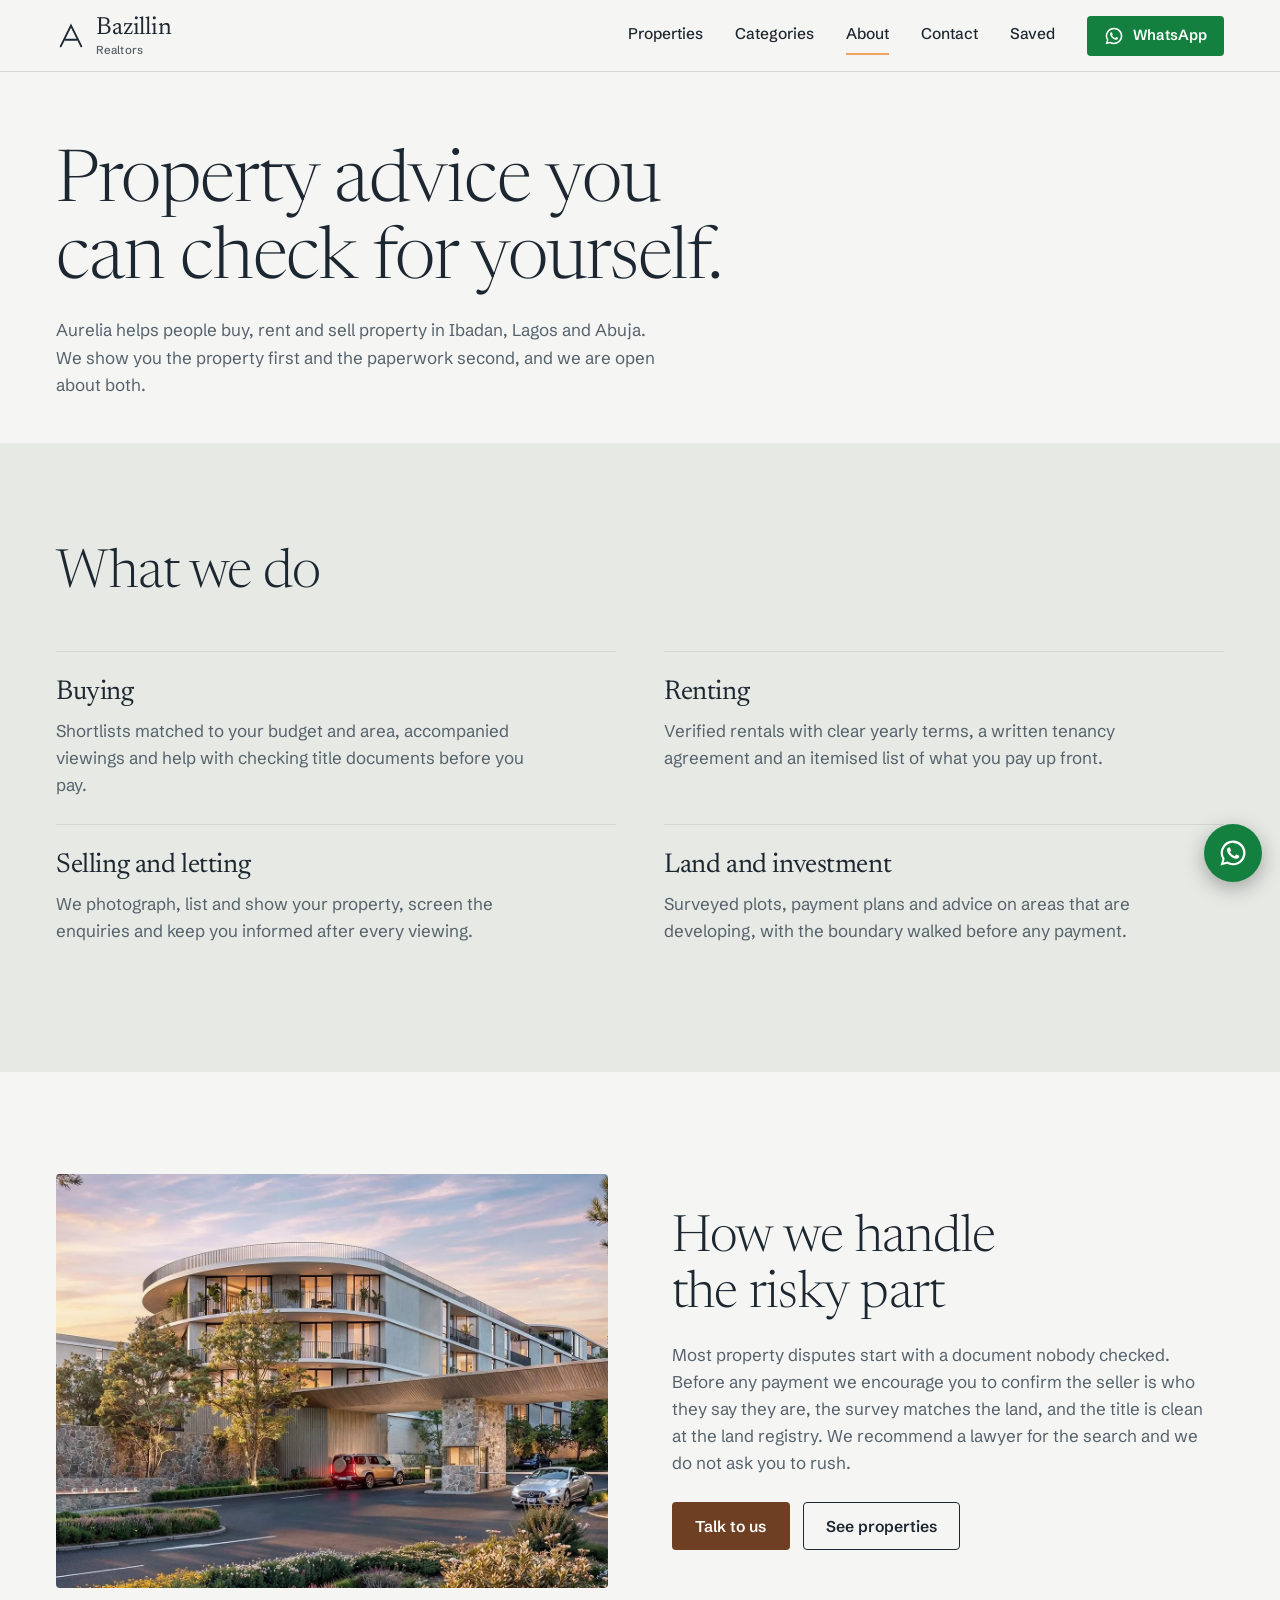
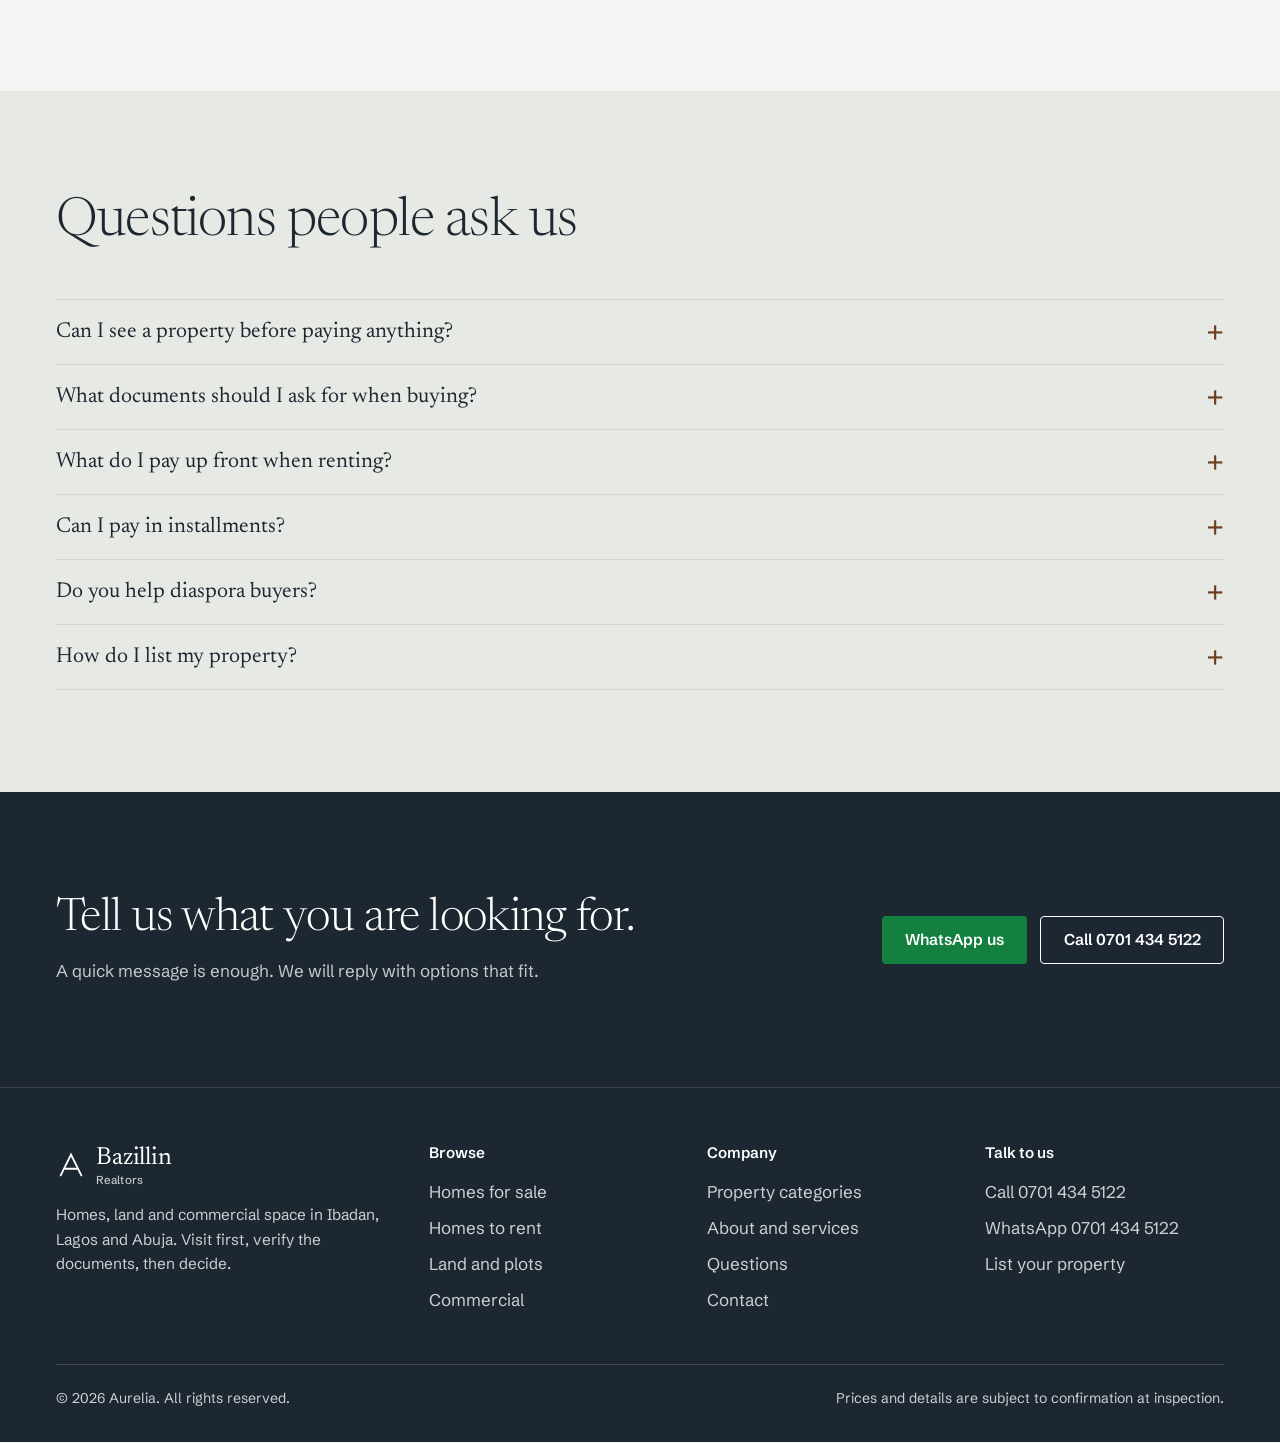
==== bazillin-realtors/about.html @ 6eb2f32e "add" ====
<!doctype html>
<html lang="en">
<head>
<meta charset="utf-8">
<meta name="viewport" content="width=device-width, initial-scale=1">
<title>About and services | Aurelia</title>
<meta name="description" content="How Aurelia helps you buy, rent, sell and invest in property safely in Ibadan, Lagos and Abuja.">
<meta name="theme-color" content="#1d2731">
<meta property="og:title" content="About and services | Aurelia"><meta property="og:description" content="How Aurelia helps you buy, rent, sell and invest in property safely in Ibadan, Lagos and Abuja."><meta property="og:type" content="website">
<link rel="icon" href="assets/favicon.svg" type="image/svg+xml">
<link rel="preconnect" href="https://fonts.googleapis.com"><link rel="preconnect" href="https://fonts.gstatic.com" crossorigin><link href="https://fonts.googleapis.com/css2?family=Newsreader:opsz,wght@6..72,300;6..72,400;6..72,500&family=Schibsted+Grotesk:wght@400;500;600;700&display=swap" rel="stylesheet">
<link rel="stylesheet" href="css/styles.css">
<script>document.documentElement.className+=' js'</script>
</head>
<body>
<a class="skip" href="#main">Skip to content</a>
<header class="site-header">
  <div class="wrap head-in">
    <a class="logo" href="index.html" aria-label="Aurelia home"><svg viewBox="0 0 32 32" aria-hidden="true"><path d="M5 27 16 5l11 22"/><path d="M10 20h12"/></svg><span><b>Bazillin</b><small>Realtors</small></span></a>
    <button class="menu-btn" type="button" aria-expanded="false" aria-controls="site-nav" aria-label="Menu"><span></span></button>
    <nav class="nav" id="site-nav" aria-label="Main">
      <a href="properties.html">Properties</a>
      <a href="categories.html">Categories</a>
      <a href="about.html" aria-current="page">About</a>
      <a href="contact.html">Contact</a>
      <a href="properties.html?saved=1">Saved<span class="count" data-saved-count hidden>0</span></a>
      <a class="btn btn--wa btn--sm" data-wa="Hello Aurelia, I would like to enquire about a property." href="#"><svg viewBox="0 0 24 24" aria-hidden="true"><path fill="currentColor" stroke="none" d="M12.04 2a9.9 9.9 0 0 0-8.5 14.9L2 22l5.27-1.38A9.93 9.93 0 1 0 12.04 2Zm0 18.1a8.1 8.1 0 0 1-4.13-1.13l-.3-.18-3.13.82.84-3.05-.2-.31a8.1 8.1 0 1 1 6.92 3.85Zm4.45-6.06c-.24-.12-1.44-.71-1.66-.79-.22-.08-.38-.12-.54.12-.16.24-.62.79-.76.95-.14.16-.28.18-.52.06a6.6 6.6 0 0 1-1.94-1.2 7.3 7.3 0 0 1-1.34-1.67c-.14-.24-.01-.37.1-.49.11-.11.24-.28.36-.42.12-.14.16-.24.24-.4.08-.16.04-.3-.02-.42-.06-.12-.54-1.3-.74-1.78-.19-.46-.39-.4-.54-.41h-.46c-.16 0-.42.06-.64.3-.22.24-.84.82-.84 2s.86 2.32.98 2.48c.12.16 1.69 2.58 4.1 3.62.57.25 1.02.4 1.37.5.58.18 1.1.16 1.51.1.46-.07 1.44-.59 1.64-1.16.2-.57.2-1.06.14-1.16-.06-.1-.22-.16-.46-.28Z"/></svg>WhatsApp</a>
    </nav>
  </div>
</header>
<main id="main" class="inner">
<div class="wrap page-head"><h1>Property advice you can check for yourself.</h1><p>Aurelia helps people buy, rent and sell property in Ibadan, Lagos and Abuja. We show you the property first and the paperwork second, and we are open about both.</p></div>

<section class="section section--stone"><div class="wrap">
  <div class="sec-head"><h2>What we do</h2></div>
  <div class="svc">
    <div><h3>Buying</h3><p>Shortlists matched to your budget and area, accompanied viewings and help with checking title documents before you pay.</p></div>
    <div><h3>Renting</h3><p>Verified rentals with clear yearly terms, a written tenancy agreement and an itemised list of what you pay up front.</p></div>
    <div><h3>Selling and letting</h3><p>We photograph, list and show your property, screen the enquiries and keep you informed after every viewing.</p></div>
    <div><h3>Land and investment</h3><p>Surveyed plots, payment plans and advice on areas that are developing, with the boundary walked before any payment.</p></div>
  </div>
</div></section>

<section class="section"><div class="wrap split">
  <div class="art-box"><img src="assets/img/exterior.webp" alt="Aurelia Residences at dusk" loading="lazy"></div>
  <div><h2>How we handle the risky part</h2><p>Most property disputes start with a document nobody checked. Before any payment we encourage you to confirm the seller is who they say they are, the survey matches the land, and the title is clean at the land registry. We recommend a lawyer for the search and we do not ask you to rush.</p>
  <div class="row"><a class="btn" href="contact.html">Talk to us</a><a class="btn btn--ghost" href="properties.html">See properties</a></div></div>
</div></section>

<section class="section section--stone" id="faq"><div class="wrap">
  <div class="sec-head"><h2>Questions people ask us</h2></div>
  <div class="faq">
    <details><summary>Can I see a property before paying anything?</summary><p>Yes. We arrange the viewing first. Payment is only discussed after you have seen the property and the documents.</p></details>
    <details><summary>What documents should I ask for when buying?</summary><p>Ask for the title document (such as a Certificate of Occupancy or Governor’s consent), the registered survey plan and the deed of assignment. Have a lawyer run a search at the land registry before you pay.</p></details>
    <details><summary>What do I pay up front when renting?</summary><p>Usually the yearly rent plus agency and legal fees. The exact amounts differ by landlord and city, so we give you an itemised list before you commit.</p></details>
    <details><summary>Can I pay in installments?</summary><p>Some sellers and developers offer payment plans, especially on land and new builds. Ask us about the listing you like and we will confirm the terms in writing.</p></details>
    <details><summary>Do you help diaspora buyers?</summary><p>Yes. We can do video viewings on WhatsApp, share documents for your lawyer to review and update you at each step.</p></details>
    <details><summary>How do I list my property?</summary><p>Send the location, photos, size, documents and asking price on WhatsApp. We will confirm the details with you and publish the listing.</p></details>
  </div>
</div></section>

<section class="section section--dark"><div class="wrap"><div class="cta">
  <div><h2>Tell us what you are looking for.</h2><p>A quick message is enough. We will reply with options that fit.</p></div>
  <div class="row"><a class="btn btn--wa" data-wa="Hello Aurelia, I would like to enquire about a property." href="#">WhatsApp us</a><a class="btn btn--ghost" href="tel:+2347014345122">Call 0701 434 5122</a></div>
</div></div></section>
</main>
<footer class="site-footer">
  <div class="wrap">
    <div class="foot">
      <div>
        <a class="logo" href="index.html"><svg viewBox="0 0 32 32" aria-hidden="true"><path d="M5 27 16 5l11 22"/><path d="M10 20h12"/></svg><span><b>Bazillin</b><small>Realtors</small></span></a>
        <p>Homes, land and commercial space in Ibadan, Lagos and Abuja. Visit first, verify the documents, then decide.</p>
      </div>
      <div><h4>Browse</h4><ul>
        <li><a href="properties.html?status=sale">Homes for sale</a></li>
        <li><a href="properties.html?status=rent">Homes to rent</a></li>
        <li><a href="properties.html?cat=land">Land and plots</a></li>
        <li><a href="properties.html?cat=commercial">Commercial</a></li></ul></div>
      <div><h4>Company</h4><ul>
        <li><a href="categories.html">Property categories</a></li>
        <li><a href="about.html">About and services</a></li>
        <li><a href="about.html#faq">Questions</a></li>
        <li><a href="contact.html">Contact</a></li></ul></div>
      <div><h4>Talk to us</h4><ul>
        <li><a href="tel:+2347014345122">Call 0701 434 5122</a></li>
        <li><a data-wa="Hello Aurelia, I would like to enquire about a property." href="#">WhatsApp 0701 434 5122</a></li>
        <li><a data-wa="Hello, I want to list my property with Aurelia." href="#">List your property</a></li></ul></div>
    </div>
    <div class="legal"><span>&copy; <span id="year">2026</span> Aurelia. All rights reserved.</span><span>Prices and details are subject to confirmation at inspection.</span></div>
  </div>
</footer>
<a class="wa-float" data-wa="Hello Aurelia, I would like to enquire about a property." href="#" aria-label="Chat with us on WhatsApp"><svg viewBox="0 0 24 24" aria-hidden="true"><path fill="currentColor" d="M12.04 2a9.9 9.9 0 0 0-8.5 14.9L2 22l5.27-1.38A9.93 9.93 0 1 0 12.04 2Zm0 18.1a8.1 8.1 0 0 1-4.13-1.13l-.3-.18-3.13.82.84-3.05-.2-.31a8.1 8.1 0 1 1 6.92 3.85Zm4.45-6.06c-.24-.12-1.44-.71-1.66-.79-.22-.08-.38-.12-.54.12-.16.24-.62.79-.76.95-.14.16-.28.18-.52.06a6.6 6.6 0 0 1-1.94-1.2 7.3 7.3 0 0 1-1.34-1.67c-.14-.24-.01-.37.1-.49.11-.11.24-.28.36-.42.12-.14.16-.24.24-.4.08-.16.04-.3-.02-.42-.06-.12-.54-1.3-.74-1.78-.19-.46-.39-.4-.54-.41h-.46c-.16 0-.42.06-.64.3-.22.24-.84.82-.84 2s.86 2.32.98 2.48c.12.16 1.69 2.58 4.1 3.62.57.25 1.02.4 1.37.5.58.18 1.1.16 1.51.1.46-.07 1.44-.59 1.64-1.16.2-.57.2-1.06.14-1.16-.06-.1-.22-.16-.46-.28Z"/></svg></a>
<div class="sr" id="live" aria-live="polite"></div>
<script src="js/data.js"></script><script src="js/art.js"></script><script src="js/main.js"></script>
</body>
</html>
---- bazillin-realtors/css/styles.css ----
/* ==========================================================================
   Bazillin Realtors
   Palette is taken from the walkthrough itself: dusk slate, walnut door,
   pale stone, brass fittings, and the orange glow of lit windows.
   ========================================================================== */
:root {
  --paper: #f5f6f3;
  --stone: #e6e9e4;
  --line: #d2d7d0;
  --ink: #1d2731;
  --ink-2: #2a3846;
  --muted: #55616b;
  --walnut: #6e3f22;
  --walnut-d: #552f18;
  --brass: #c9a56b;
  --glow: #f0a35e;
  --wa: #14803f;
  --wa-d: #0f6a33;

  --serif: 'Newsreader', 'Iowan Old Style', Georgia, 'Times New Roman', serif;
  --sans: 'Schibsted Grotesk', system-ui, -apple-system, 'Segoe UI', Roboto, Helvetica, Arial, sans-serif;

  --gut: clamp(20px, 5vw, 56px);
  --max: 1240px;
  --head: 72px;
  --r: 4px;
}

*, *::before, *::after { box-sizing: border-box; }
html { scroll-behavior: auto; -webkit-text-size-adjust: 100%; }
body { margin: 0; background: var(--paper); color: var(--ink); font: 400 1.0625rem/1.6 var(--sans); -webkit-font-smoothing: antialiased; }
img, svg, canvas { display: block; max-width: 100%; }
a { color: inherit; }
button, input, select, textarea { font: inherit; color: inherit; }
button { cursor: pointer; }
h1, h2, h3, h4 { font-family: var(--serif); font-weight: 400; letter-spacing: -0.015em; line-height: 1.08; margin: 0; }
p { margin: 0; }
ul, ol { margin: 0; padding: 0; list-style: none; }
:focus-visible { outline: 3px solid var(--glow); outline-offset: 3px; border-radius: 2px; }
.sr { position: absolute; width: 1px; height: 1px; overflow: hidden; clip: rect(0 0 0 0); white-space: nowrap; }
.skip { position: absolute; left: 12px; top: -60px; z-index: 100; background: var(--ink); color: #fff; padding: 10px 16px; border-radius: var(--r); }
.skip:focus { top: 12px; }
.wrap { width: min(100% - 2 * var(--gut), var(--max)); margin-inline: auto; }
.art { width: 100%; height: 100%; }
[hidden] { display: none !important; }

/* ---------- buttons ---------- */
.btn { display: inline-flex; align-items: center; justify-content: center; gap: .55rem; min-height: 48px; padding: 0 1.4rem; border: 1px solid transparent; border-radius: var(--r); background: var(--walnut); color: #fff; font-weight: 600; font-size: .98rem; text-decoration: none; transition: background .2s, border-color .2s, color .2s; white-space: nowrap; }
.btn:hover { background: var(--walnut-d); }
.btn svg { width: 20px; height: 20px; fill: none; stroke: currentColor; stroke-width: 1.7; stroke-linecap: round; stroke-linejoin: round; flex: none; }
.btn--wa { background: var(--wa); }
.btn--wa:hover { background: var(--wa-d); }
.btn--ghost { background: transparent; color: inherit; border-color: currentColor; }
.btn--ghost:hover { background: rgba(127, 127, 127, .14); }
.btn--light { background: #fff; color: var(--ink); }
.btn--light:hover { background: var(--stone); }
.btn--sm { min-height: 40px; padding: 0 1rem; font-size: .92rem; }
.btn--block { width: 100%; }

/* ---------- header ---------- */
.site-header { position: fixed; inset: 0 0 auto; height: var(--head); z-index: 50; color: var(--ink); background: rgba(245, 246, 243, .94); backdrop-filter: blur(10px); -webkit-backdrop-filter: blur(10px); border-bottom: 1px solid var(--line); transition: background .25s, color .25s, border-color .25s; }
.site-header[data-over-hero]:not(.is-solid) { color: #fff; background: linear-gradient(rgba(18, 24, 31, .6), rgba(18, 24, 31, 0)); border-color: transparent; backdrop-filter: none; -webkit-backdrop-filter: none; }
.head-in { height: 100%; display: flex; align-items: center; justify-content: space-between; gap: 1.5rem; }
.logo { display: inline-flex; align-items: center; gap: .65rem; text-decoration: none; }
.logo svg { width: 30px; height: 30px; fill: none; stroke: currentColor; stroke-width: 2; stroke-linecap: round; }
.logo b { font: 400 1.55rem/1 var(--serif); letter-spacing: -.01em; }
.logo small { display: block; font: 500 .72rem/1 var(--sans); letter-spacing: .02em; opacity: .75; margin-top: 3px; }
.nav { display: flex; align-items: center; gap: 2rem; }
.nav a:not(.btn) { text-decoration: none; font-weight: 500; font-size: .97rem; padding: 6px 0; border-bottom: 2px solid transparent; }
.nav a:not(.btn):hover, .nav a[aria-current="page"] { border-color: var(--glow); }
.nav .count { display: inline-grid; place-items: center; min-width: 20px; height: 20px; padding: 0 6px; margin-left: 6px; border-radius: 999px; background: var(--walnut); color: #fff; font-size: .75rem; font-weight: 700; }
.menu-btn { display: none; width: 46px; height: 46px; border: 0; background: none; color: inherit; border-radius: var(--r); }
.menu-btn span, .menu-btn span::before, .menu-btn span::after { display: block; width: 24px; height: 2px; background: currentColor; position: relative; margin: auto; transition: transform .25s, background .25s; }
.menu-btn span::before, .menu-btn span::after { content: ''; position: absolute; left: 0; }
.menu-btn span::before { top: -7px; } .menu-btn span::after { top: 7px; }
.menu-open .menu-btn span { background: transparent; }
.menu-open .menu-btn span::before { transform: translateY(7px) rotate(45deg); }
.menu-open .menu-btn span::after { transform: translateY(-7px) rotate(-45deg); }

@media (max-width: 960px) {
  .menu-btn { display: block; }
  .nav { position: fixed; inset: var(--head) 0 0 0; flex-direction: column; align-items: stretch; justify-content: flex-start; gap: 0; padding: 1rem var(--gut) 2rem; background: var(--paper); color: var(--ink); overflow-y: auto; transform: translateY(-8px); opacity: 0; visibility: hidden; transition: opacity .2s, transform .2s, visibility .2s; }
  .menu-open .nav { opacity: 1; transform: none; visibility: visible; }
  .menu-open { overflow: hidden; }
  .nav a:not(.btn) { font: 400 1.9rem/1 var(--serif); padding: 1.1rem 0; border-bottom: 1px solid var(--line); }
  .nav .btn { margin-top: 1rem; min-height: 54px; }
}

/* ---------- floating whatsapp ---------- */
.wa-float { position: fixed; right: 18px; bottom: 18px; z-index: 40; width: 58px; height: 58px; display: grid; place-items: center; border-radius: 50%; background: var(--wa); color: #fff; box-shadow: 0 6px 20px rgba(0, 0, 0, .3); transition: transform .2s; }
.wa-float:hover { transform: scale(1.06); }
.wa-float svg { width: 30px; height: 30px; }

/* ---------- hero walkthrough ---------- */
.walk { position: relative; background: var(--ink); }
.js .walk { height: 720vh; height: 720svh; }
.walk-stage { position: sticky; top: 0; height: 100vh; height: 100svh; overflow: hidden; background: var(--ink); color: #fff; }
.walk-canvas, .walk-poster { position: absolute; inset: 0; width: 100%; height: 100%; object-fit: cover; }
.walk-canvas { opacity: 0; transition: opacity .5s; }
.walk-canvas.is-ready { opacity: 1; }
.walk-poster { transition: opacity .5s; }
.walk-poster.is-off { opacity: 0; }
.walk-shade { position: absolute; inset: 0; pointer-events: none; background:
  linear-gradient(90deg, rgba(18, 24, 31, .78) 0%, rgba(18, 24, 31, .42) 36%, rgba(18, 24, 31, 0) 64%),
  linear-gradient(0deg, rgba(18, 24, 31, .7) 0%, rgba(18, 24, 31, 0) 30%),
  linear-gradient(180deg, rgba(18, 24, 31, .5) 0%, rgba(18, 24, 31, 0) 22%); }
.walk-copy { position: absolute; left: var(--gut); right: var(--gut); bottom: clamp(88px, 15vh, 160px); max-width: var(--max); margin-inline: auto; height: 0; }
.chap { position: absolute; left: 0; bottom: 0; width: min(100%, 40rem); opacity: 0; transform: translateY(18px); transition: opacity .55s ease, transform .55s ease; pointer-events: none; }
.chap.is-on { opacity: 1; transform: none; pointer-events: auto; }
.chap-room { display: block; font-weight: 600; font-size: .98rem; color: var(--brass); margin-bottom: .9rem; }
.chap h1, .chap h2 { font-size: clamp(2.5rem, 6.4vw, 5.4rem); line-height: .98; letter-spacing: -.025em; font-weight: 300; text-wrap: balance; }
.chap p { margin-top: 1.2rem; max-width: 30rem; font-size: clamp(1.02rem, 1.5vw, 1.2rem); color: rgba(255, 255, 255, .88); text-wrap: pretty; }
.chap .row { display: flex; flex-wrap: wrap; gap: .8rem; margin-top: 1.7rem; }
.rail { position: absolute; right: var(--gut); top: 50%; height: min(54vh, 460px); transform: translateY(-50%); width: 190px; }
.rail-line { position: absolute; right: 4px; top: 0; bottom: 0; width: 1px; background: rgba(255, 255, 255, .35); }
.rail-fill { position: absolute; right: 4px; top: 0; bottom: 0; width: 2px; margin-right: -.5px; background: var(--glow); transform-origin: top; transform: scaleY(0); }
.rail li { position: absolute; right: 0; transform: translateY(-50%); }
.rail button { display: flex; align-items: center; gap: .9rem; border: 0; background: none; color: rgba(255, 255, 255, .62); font-size: .88rem; font-weight: 500; padding: 6px 0; text-shadow: 0 1px 8px rgba(0, 0, 0, .5); }
.rail button::after { content: ''; width: 9px; height: 9px; border-radius: 50%; background: var(--ink); border: 1.5px solid rgba(255, 255, 255, .7); transition: background .25s, border-color .25s, transform .25s; }
.rail li.is-past button::after { background: var(--glow); border-color: var(--glow); }
.rail li.is-on button { color: #fff; }
.rail li.is-on button::after { background: var(--glow); border-color: #fff; transform: scale(1.35); }
.rail button:hover { color: #fff; }
.walk-foot { position: absolute; left: var(--gut); right: var(--gut); bottom: 22px; display: flex; justify-content: space-between; gap: 1rem; font-size: .88rem; color: rgba(255, 255, 255, .8); max-width: var(--max); margin-inline: auto; }
.walk-foot a { color: #fff; }
.cue { display: inline-flex; align-items: center; gap: .7rem; }
.cue::before { content: ''; width: 1px; height: 26px; background: linear-gradient(var(--glow), transparent); animation: cue 1.8s ease-in-out infinite; }
@keyframes cue { 0% { transform: scaleY(0); transform-origin: top; } 50% { transform: scaleY(1); transform-origin: top; } 51% { transform-origin: bottom; } 100% { transform: scaleY(0); transform-origin: bottom; } }
.noscript-note { padding: 2rem var(--gut); }

@media (max-width: 800px) {
  .rail { width: 24px; height: 40vh; right: 14px; }
  .rail button { font-size: 0; gap: 0; padding: 10px; margin-right: -10px; }
  .walk-shade { background: linear-gradient(0deg, rgba(18, 24, 31, .88) 0%, rgba(18, 24, 31, .5) 44%, rgba(18, 24, 31, 0) 72%), linear-gradient(180deg, rgba(18, 24, 31, .55) 0%, rgba(18, 24, 31, 0) 20%); }
  .walk-copy { right: 58px; bottom: 92px; }
  .chap h1, .chap h2 { font-size: clamp(2.3rem, 11vw, 3.3rem); }
}

/* ---------- finder (search) ---------- */
.finder-band { background: var(--ink); color: #fff; padding: clamp(3rem, 7vw, 5.5rem) 0; }
.finder-band h2 { font-size: clamp(2rem, 4.4vw, 3.6rem); font-weight: 300; max-width: 22ch; text-wrap: balance; }
.finder-band .lead { margin-top: 1rem; color: rgba(255, 255, 255, .75); max-width: 40rem; }
.finder { margin-top: 2.2rem; display: grid; grid-template-columns: auto repeat(3, minmax(0, 1fr)) auto; gap: 12px; align-items: end; }
.seg { display: inline-flex; padding: 4px; border-radius: var(--r); background: rgba(255, 255, 255, .1); }
.seg label { cursor: pointer; }
.seg input { position: absolute; opacity: 0; pointer-events: none; }
.seg span { display: block; padding: 11px 20px; border-radius: 3px; font-weight: 600; font-size: .95rem; color: rgba(255, 255, 255, .8); }
.seg input:checked + span { background: #fff; color: var(--ink); }
.seg input:focus-visible + span { outline: 3px solid var(--glow); outline-offset: 2px; }
.field { display: grid; gap: 6px; }
.field > span { font-size: .85rem; font-weight: 600; }
.finder .field > span { color: rgba(255, 255, 255, .75); }
.input, .field select, .field input, .field textarea { width: 100%; min-height: 50px; padding: 0 14px; border: 1px solid var(--line); border-radius: var(--r); background: #fff; color: var(--ink); }
.field textarea { padding: 12px 14px; min-height: 130px; resize: vertical; }
.field select { appearance: none; background-image: url("data:image/svg+xml,%3Csvg xmlns='http://www.w3.org/2000/svg' width='12' height='8' fill='none' stroke='%231d2731' stroke-width='1.8' stroke-linecap='round' stroke-linejoin='round'%3E%3Cpath d='m1 1 5 5 5-5'/%3E%3C/svg%3E"); background-repeat: no-repeat; background-position: right 14px center; padding-right: 36px; }
.field .err { color: #a3281f; font-size: .85rem; min-height: 0; }
.field input[aria-invalid="true"], .field textarea[aria-invalid="true"] { border-color: #a3281f; }
@media (max-width: 960px) { .finder { grid-template-columns: 1fr 1fr; } .finder .seg, .finder .btn { grid-column: 1 / -1; } .seg { display: flex; } .seg label { flex: 1; } .seg span { text-align: center; } }
@media (max-width: 520px) { .finder { grid-template-columns: 1fr; } }

/* ---------- sections ---------- */
.section { padding: clamp(3.5rem, 8vw, 6.5rem) 0; }
.section--stone { background: var(--stone); }
.section--dark { background: var(--ink); color: #fff; }
.sec-head { display: flex; justify-content: space-between; align-items: end; gap: 2rem; margin-bottom: clamp(1.8rem, 4vw, 3rem); flex-wrap: wrap; }
.sec-head h2 { font-size: clamp(2rem, 4.2vw, 3.4rem); font-weight: 300; max-width: 20ch; text-wrap: balance; }
.sec-head p { color: var(--muted); max-width: 28rem; }
.section--dark .sec-head p { color: rgba(255, 255, 255, .7); }
.link { display: inline-flex; align-items: center; gap: .4rem; font-weight: 600; text-decoration: none; border-bottom: 2px solid var(--glow); padding-bottom: 2px; }
.link:hover { border-color: currentColor; }

/* ---------- cards ---------- */
.card { position: relative; display: flex; flex-direction: column; }
.card-media { position: relative; display: block; overflow: hidden; aspect-ratio: 4 / 3; border-radius: var(--r); background: var(--stone); }
.card-media img, .card-media .art { width: 100%; height: 100%; object-fit: cover; }
.card--large .card-media { aspect-ratio: 3 / 2; }
.card--fill .card-media { aspect-ratio: auto; flex: 1; min-height: 260px; }
.badge { position: absolute; left: 12px; top: 12px; padding: 5px 11px; border-radius: 999px; background: rgba(255, 255, 255, .94); color: var(--ink); font-size: .8rem; font-weight: 700; }
.badge--rent { background: var(--ink); color: #fff; }
.save { position: absolute; right: 12px; top: 12px; z-index: 2; width: 42px; height: 42px; display: grid; place-items: center; border: 0; border-radius: 50%; background: rgba(255, 255, 255, .94); }
.save svg { width: 21px; height: 21px; fill: none; stroke: var(--ink); stroke-width: 1.8; stroke-linejoin: round; transition: fill .2s, stroke .2s; }
.save.is-on svg { fill: #c0392b; stroke: #c0392b; }
.card-body { padding-top: 1rem; }
.card-price { font: 400 1.7rem/1.1 var(--serif); letter-spacing: -.01em; }
.card-title { font: 600 1.02rem/1.35 var(--sans); letter-spacing: 0; margin-top: .45rem; }
.card-title a { text-decoration: none; }
.card-title a::after { content: ''; position: absolute; inset: 0; z-index: 1; }
.card-title a:hover { text-decoration: underline; text-underline-offset: 3px; }
.save { z-index: 3; }
.card-loc { color: var(--muted); font-size: .95rem; margin-top: .15rem; }
.facts { display: flex; flex-wrap: wrap; gap: .4rem 1.1rem; margin-top: .8rem; font-size: .92rem; color: var(--ink-2); }
.facts li { display: inline-flex; align-items: center; gap: .4rem; }
.facts svg { width: 18px; height: 18px; fill: none; stroke: currentColor; stroke-width: 1.6; stroke-linecap: round; stroke-linejoin: round; opacity: .8; }
.grid { display: grid; grid-template-columns: repeat(3, minmax(0, 1fr)); gap: 2.6rem 1.6rem; }
.grid--feat { grid-template-columns: repeat(3, minmax(0, 1fr)); }
.grid--feat .card:nth-child(1), .grid--feat .card:nth-child(4) { grid-column: span 2; }
@media (max-width: 1000px) { .grid, .grid--feat { grid-template-columns: repeat(2, minmax(0, 1fr)); } .grid--feat .card:nth-child(n) { grid-column: auto; } .grid--feat .card:nth-child(1) { grid-column: 1 / -1; } .card--fill .card-media { aspect-ratio: 4 / 3; flex: none; min-height: 0; } }
@media (max-width: 620px) { .grid, .grid--feat { grid-template-columns: 1fr; } }

/* ---------- category index ---------- */
.cats { border-bottom: 1px solid var(--line); }
.cat-row { display: grid; grid-template-columns: 148px minmax(0, 1fr) auto; gap: 1.6rem; align-items: center; padding: 1.2rem 0; border-top: 1px solid var(--line); text-decoration: none; }
.cat-thumb { aspect-ratio: 4 / 3; border-radius: var(--r); overflow: hidden; background: var(--stone); }
.cat-row h3 { font-size: clamp(1.5rem, 2.6vw, 2.1rem); font-weight: 400; }
.cat-row p { color: var(--muted); margin-top: .3rem; }
.cat-meta { text-align: right; font-size: .95rem; color: var(--ink-2); display: flex; align-items: center; gap: 1rem; }
.cat-meta b { display: block; font-weight: 600; }
.cat-meta svg { width: 22px; height: 22px; fill: none; stroke: currentColor; stroke-width: 1.8; stroke-linecap: round; stroke-linejoin: round; transition: transform .2s; }
.cat-row:hover h3 { text-decoration: underline; text-decoration-thickness: 1px; text-underline-offset: 6px; }
.cat-row:hover .cat-meta svg { transform: translateX(5px); }
@media (max-width: 720px) { .cat-row { grid-template-columns: 96px minmax(0, 1fr); gap: 1rem; } .cat-meta { grid-column: 1 / -1; justify-content: space-between; text-align: left; } .cat-meta svg { display: none; } }

/* ---------- steps ---------- */
.steps { display: grid; grid-template-columns: repeat(4, minmax(0, 1fr)); gap: 2rem; counter-reset: s; }
.step { border-top: 1px solid rgba(255, 255, 255, .3); padding-top: 1.2rem; counter-increment: s; }
.step::before { content: counter(s); display: block; font: 300 3.2rem/1 var(--serif); color: var(--brass); margin-bottom: 1rem; }
.step h3 { font: 600 1.15rem/1.3 var(--sans); letter-spacing: 0; }
.step p { margin-top: .6rem; color: rgba(255, 255, 255, .72); font-size: .98rem; }
@media (max-width: 960px) { .steps { grid-template-columns: repeat(2, minmax(0, 1fr)); } }
@media (max-width: 560px) { .steps { grid-template-columns: 1fr; } }

/* ---------- cities ---------- */
.cities { display: grid; grid-template-columns: repeat(3, minmax(0, 1fr)); gap: 2.4rem; }
.city { border-top: 2px solid var(--ink); padding-top: 1.2rem; }
.city h3 { font-size: 2.2rem; font-weight: 300; }
.city .n { color: var(--muted); margin-top: .3rem; }
.city ul { margin-top: 1rem; display: flex; flex-wrap: wrap; gap: .5rem; }
.city li a { display: inline-block; padding: 6px 13px; border: 1px solid var(--line); border-radius: 999px; font-size: .92rem; text-decoration: none; background: #fff; }
.city li a:hover { border-color: var(--ink); }
@media (max-width: 800px) { .cities { grid-template-columns: 1fr; } }

/* ---------- cta band ---------- */
.cta { display: grid; grid-template-columns: minmax(0, 1.3fr) auto; gap: 2rem; align-items: center; }
.cta h2 { font-size: clamp(1.9rem, 3.6vw, 3rem); font-weight: 300; max-width: 24ch; text-wrap: balance; }
.cta p { margin-top: .8rem; color: rgba(255, 255, 255, .75); max-width: 36rem; }
.cta .row { display: flex; flex-wrap: wrap; gap: .8rem; }
@media (max-width: 800px) { .cta { grid-template-columns: 1fr; } }

/* ---------- footer ---------- */
.site-footer { background: var(--ink); color: rgba(255, 255, 255, .78); padding: 3.5rem 0 2rem; border-top: 1px solid rgba(255, 255, 255, .12); }
.foot { display: grid; grid-template-columns: 1.4fr repeat(3, 1fr); gap: 2.4rem; }
.foot .logo { color: #fff; }
.foot h4 { font: 600 .95rem/1.2 var(--sans); letter-spacing: 0; color: #fff; margin-bottom: 1rem; }
.foot li { margin-bottom: .55rem; }
.foot a { text-decoration: none; }
.foot a:hover { color: #fff; text-decoration: underline; text-underline-offset: 3px; }
.foot p { margin-top: 1rem; max-width: 22rem; font-size: .96rem; }
.legal { margin-top: 2.6rem; padding-top: 1.4rem; border-top: 1px solid rgba(255, 255, 255, .14); font-size: .88rem; display: flex; justify-content: space-between; gap: 1rem; flex-wrap: wrap; }
@media (max-width: 860px) { .foot { grid-template-columns: 1fr 1fr; } .foot > :first-child { grid-column: 1 / -1; } }

/* ---------- inner pages ---------- */
.inner { padding-top: var(--head); }
.page-head { padding: clamp(2.6rem, 6vw, 4.6rem) 0 clamp(1.8rem, 4vw, 2.8rem); }
.page-head h1 { font-size: clamp(2.4rem, 5.6vw, 4.6rem); font-weight: 300; max-width: 18ch; text-wrap: balance; }
.page-head p { margin-top: 1rem; color: var(--muted); max-width: 38rem; }
.crumbs { font-size: .9rem; color: var(--muted); margin-bottom: 1.2rem; }
.crumbs a { text-decoration: none; }
.crumbs a:hover { text-decoration: underline; }
.crumbs span { margin: 0 .45rem; }

/* filters */
.filters { position: sticky; top: var(--head); z-index: 20; background: var(--paper); border-block: 1px solid var(--line); }
.f-in { padding: 14px 0; display: grid; grid-template-columns: auto repeat(4, minmax(0, 1fr)) minmax(0, 1.3fr); gap: 10px; align-items: end; }
.f-in .field > span { font-size: .78rem; color: var(--muted); }
.f-in .seg { background: var(--stone); }
.f-in .seg span { color: var(--ink-2); padding: 11px 16px; }
.f-in .seg input:checked + span { background: var(--ink); color: #fff; }
.f-toggle { display: none; }
.results-bar { display: flex; justify-content: space-between; align-items: center; gap: 1rem; padding: 1.4rem 0 1.6rem; flex-wrap: wrap; }
.results-bar b { font-weight: 600; }
.chips { display: flex; flex-wrap: wrap; gap: .5rem; }
.chip { display: inline-flex; align-items: center; gap: .5rem; padding: 6px 12px; border: 1px solid var(--line); border-radius: 999px; background: #fff; font-size: .9rem; }
.chip button { border: 0; background: none; padding: 0; line-height: 1; font-size: 1.1rem; color: var(--muted); }
.empty { padding: 4rem 0; max-width: 34rem; }
.empty h2 { font-size: 2rem; font-weight: 300; }
.empty p { margin: .8rem 0 1.4rem; color: var(--muted); }
@media (max-width: 1100px) { .f-in { grid-template-columns: repeat(3, minmax(0, 1fr)); } .f-in .seg { grid-column: 1 / -1; } .f-in .seg label { flex: 1; } .f-in .seg { display: flex; } .f-in .seg span { text-align: center; } }
@media (max-width: 720px) {
  .f-toggle { display: inline-flex; margin: 12px 0; width: 100%; }
  .f-in { display: none; grid-template-columns: 1fr 1fr; padding-top: 0; }
  .filters.is-open .f-in { display: grid; }
  .f-in .field:last-child { grid-column: 1 / -1; }
  .filters { position: static; }
}

/* cat details */
.cat-block { display: grid; grid-template-columns: minmax(0, 5fr) minmax(0, 6fr); gap: clamp(1.6rem, 4vw, 4rem); padding: clamp(2.4rem, 5vw, 4rem) 0; border-top: 1px solid var(--line); scroll-margin-top: calc(var(--head) + 8px); }
.cat-block:nth-of-type(even) .cat-art { order: 2; }
.cat-art { aspect-ratio: 4 / 3; border-radius: var(--r); overflow: hidden; align-self: start; background: var(--stone); position: sticky; top: calc(var(--head) + 20px); }
.cat-info h2 { font-size: clamp(2rem, 4vw, 3.2rem); font-weight: 300; }
.cat-info .short { color: var(--muted); margin-top: .5rem; }
.cat-info > p { margin-top: 1.2rem; max-width: 36rem; }
.cat-stats { display: flex; flex-wrap: wrap; gap: 1.2rem 2.4rem; margin: 1.6rem 0; padding: 1.1rem 0; border-block: 1px solid var(--line); }
.cat-stats div b { display: block; font: 400 1.5rem/1.1 var(--serif); }
.cat-stats div span { font-size: .88rem; color: var(--muted); }
.two { display: grid; grid-template-columns: 1fr 1fr; gap: 1.8rem; }
.two h3 { font: 600 1rem/1.3 var(--sans); letter-spacing: 0; margin-bottom: .6rem; }
.dots li { position: relative; padding-left: 1.2rem; margin-bottom: .45rem; font-size: .98rem; }
.dots li::before { content: ''; position: absolute; left: 0; top: .62em; width: 6px; height: 6px; border-radius: 50%; background: var(--glow); }
.cat-info .row { display: flex; flex-wrap: wrap; gap: .8rem; margin-top: 1.8rem; }
@media (max-width: 860px) { .cat-block { grid-template-columns: 1fr; } .cat-block:nth-of-type(even) .cat-art { order: 0; } .cat-art { position: static; } .two { grid-template-columns: 1fr; } }

/* property detail */
.pd-top { display: flex; justify-content: space-between; align-items: end; gap: 2rem; flex-wrap: wrap; padding: 1.4rem 0 1.6rem; }
.pd-top h1 { font-size: clamp(2rem, 4.4vw, 3.5rem); font-weight: 300; max-width: 22ch; text-wrap: balance; }
.pd-loc { display: flex; align-items: center; gap: .4rem; color: var(--muted); margin-top: .6rem; }
.pd-loc svg { width: 18px; height: 18px; fill: none; stroke: currentColor; stroke-width: 1.7; }
.pd-price { text-align: right; }
.pd-price b { display: block; font: 300 clamp(2rem, 4vw, 3rem)/1 var(--serif); }
.pd-price span { color: var(--muted); font-size: .92rem; }
.gallery { display: grid; gap: 10px; }
.g-main { position: relative; aspect-ratio: 16 / 9; border-radius: var(--r); overflow: hidden; background: var(--stone); }
.g-main img, .g-main .art { width: 100%; height: 100%; object-fit: cover; }
.g-nav { position: absolute; top: 50%; transform: translateY(-50%); width: 48px; height: 48px; border: 0; border-radius: 50%; background: rgba(255, 255, 255, .94); display: grid; place-items: center; }
.g-nav svg { width: 22px; height: 22px; fill: none; stroke: var(--ink); stroke-width: 2; stroke-linecap: round; stroke-linejoin: round; }
.g-nav.prev { left: 14px; } .g-nav.prev svg { transform: scaleX(-1); } .g-nav.next { right: 14px; }
.g-count { position: absolute; right: 14px; bottom: 14px; padding: 5px 12px; border-radius: 999px; background: rgba(18, 24, 31, .78); color: #fff; font-size: .85rem; }
.g-thumbs { display: grid; grid-auto-flow: column; grid-auto-columns: minmax(96px, 1fr); gap: 10px; overflow-x: auto; padding-bottom: 4px; }
.g-thumbs button { aspect-ratio: 4 / 3; border: 2px solid transparent; border-radius: var(--r); padding: 0; overflow: hidden; background: var(--stone); opacity: .65; }
.g-thumbs button img { width: 100%; height: 100%; object-fit: cover; }
.g-thumbs button[aria-current="true"] { border-color: var(--ink); opacity: 1; }
.pd-body { display: grid; grid-template-columns: minmax(0, 1fr) 380px; gap: clamp(2rem, 5vw, 4.5rem); padding: 2.6rem 0 4rem; align-items: start; }
.key { display: grid; grid-template-columns: repeat(auto-fit, minmax(120px, 1fr)); border-block: 1px solid var(--line); }
.key div { padding: 1.1rem 1rem 1.1rem 0; }
.key b { display: block; font: 400 1.7rem/1.1 var(--serif); }
.key span { color: var(--muted); font-size: .9rem; }
.blk { margin-top: 2.6rem; }
.blk h2 { font-size: 1.9rem; font-weight: 300; margin-bottom: 1rem; }
.blk p + p { margin-top: 1rem; }
.blk .prose p { max-width: 42rem; }
.feat { display: grid; grid-template-columns: 1fr 1fr; gap: .1rem 2rem; }
.feat li { padding: .6rem 0; border-bottom: 1px solid var(--line); position: relative; padding-left: 1.4rem; }
.feat li::before { content: ''; position: absolute; left: 0; top: 1.1em; width: 7px; height: 7px; border-radius: 50%; background: var(--glow); }
.dl { display: grid; grid-template-columns: 1fr 1fr; gap: 0 2rem; }
.dl div { display: flex; justify-content: space-between; gap: 1rem; padding: .7rem 0; border-bottom: 1px solid var(--line); }
.dl dt { color: var(--muted); } .dl dd { margin: 0; font-weight: 600; text-align: right; }
.side { position: sticky; top: calc(var(--head) + 18px); display: grid; gap: 1.2rem; }
.panel { background: #fff; border: 1px solid var(--line); border-radius: var(--r); padding: 1.4rem; }
.panel h3 { font: 600 1.1rem/1.3 var(--sans); letter-spacing: 0; margin-bottom: .3rem; }
.panel > p { color: var(--muted); font-size: .94rem; margin-bottom: 1rem; }
.panel .btn + .btn { margin-top: .6rem; }
.panel form { display: grid; gap: .8rem; }
.pair { display: grid; grid-template-columns: 1fr 1fr; gap: .7rem; }
.calc-out { margin-top: 1rem; padding: 1rem; background: var(--stone); border-radius: var(--r); }
.calc-out b { display: block; font: 400 1.9rem/1.1 var(--serif); }
.calc-out span { font-size: .88rem; color: var(--muted); }
.calc-out dl { margin: .8rem 0 0; display: grid; gap: .3rem; font-size: .92rem; }
.calc-out dl div { display: flex; justify-content: space-between; }
.calc-out dd { margin: 0; font-weight: 600; }
.share { display: flex; gap: .6rem; flex-wrap: wrap; }
.mini { margin-top: 3rem; }
@media (max-width: 1000px) { .pd-body { grid-template-columns: 1fr; } .side { position: static; } .pd-price { text-align: left; } }
@media (max-width: 560px) { .feat, .dl { grid-template-columns: 1fr; } .g-main { aspect-ratio: 4 / 3; } }

/* contact */
.contact-grid { display: grid; grid-template-columns: minmax(0, 5fr) minmax(0, 6fr); gap: clamp(2rem, 5vw, 5rem); padding-bottom: clamp(3rem, 7vw, 5rem); align-items: start; }
.ways { display: grid; gap: 1rem; }
.way { display: grid; grid-template-columns: 56px 1fr; gap: 1.1rem; align-items: center; padding: 1.3rem; border: 1px solid var(--line); border-radius: var(--r); background: #fff; text-decoration: none; }
.way:hover { border-color: var(--ink); }
.way .ic { width: 56px; height: 56px; display: grid; place-items: center; border-radius: 50%; background: var(--ink); color: #fff; }
.way .ic svg { width: 26px; height: 26px; fill: none; stroke: currentColor; stroke-width: 1.7; stroke-linecap: round; stroke-linejoin: round; }
.way--wa .ic { background: var(--wa); }
.way small { display: block; color: var(--muted); font-size: .9rem; }
.way b { display: block; font: 400 1.7rem/1.15 var(--serif); letter-spacing: -.01em; }
.note { margin-top: 1.4rem; padding-left: 1rem; border-left: 3px solid var(--glow); color: var(--muted); font-size: .96rem; }
.form { background: #fff; border: 1px solid var(--line); border-radius: var(--r); padding: clamp(1.4rem, 3vw, 2.2rem); display: grid; gap: 1rem; }
.form h2 { font-size: 1.9rem; font-weight: 300; }
.form .hint { color: var(--muted); font-size: .92rem; margin-top: -.4rem; }
.done { padding: 1rem; border-radius: var(--r); background: #e4f2e9; color: #0d4d27; font-weight: 500; }
@media (max-width: 860px) { .contact-grid { grid-template-columns: 1fr; } .pair { grid-template-columns: 1fr; } }

/* faq + about */
.faq details { border-top: 1px solid var(--line); padding: 1.1rem 0; }
.faq details:last-child { border-bottom: 1px solid var(--line); }
.faq summary { cursor: pointer; font: 400 1.35rem/1.3 var(--serif); list-style: none; display: flex; justify-content: space-between; gap: 1rem; }
.faq summary::-webkit-details-marker { display: none; }
.faq summary::after { content: '+'; font: 300 1.8rem/1 var(--sans); color: var(--walnut); }
.faq details[open] summary::after { content: '\2212'; }
.faq details p { margin-top: .8rem; color: var(--muted); max-width: 44rem; }
.svc { display: grid; grid-template-columns: repeat(2, minmax(0, 1fr)); gap: 0 3rem; }
.svc > div { padding: 1.6rem 0; border-top: 1px solid var(--line); }
.svc h3 { font-size: 1.7rem; font-weight: 400; }
.svc p { margin-top: .6rem; color: var(--muted); max-width: 30rem; }
@media (max-width: 760px) { .svc { grid-template-columns: 1fr; } }
.split { display: grid; grid-template-columns: minmax(0, 1fr) minmax(0, 1fr); gap: clamp(2rem, 5vw, 5rem); align-items: center; }
.split .art-box { aspect-ratio: 4 / 3; border-radius: var(--r); overflow: hidden; }
.split .art-box img { width: 100%; height: 100%; object-fit: cover; }
.split h2 { font-size: clamp(2rem, 4vw, 3.2rem); font-weight: 300; text-wrap: balance; }
.split p { margin-top: 1.1rem; color: var(--muted); max-width: 34rem; }
.split .row { display: flex; gap: .8rem; flex-wrap: wrap; margin-top: 1.6rem; }
@media (max-width: 800px) { .split { grid-template-columns: 1fr; } }

@media (prefers-reduced-motion: reduce) {
  *, *::before, *::after { animation: none !important; transition-duration: .01ms !important; }
}

.save-detail.is-on svg { fill: #c0392b; stroke: #c0392b; }

@media (max-width: 800px) { .walk-foot { padding-right: 72px; } .walk-foot > span:last-child { white-space: nowrap; } }
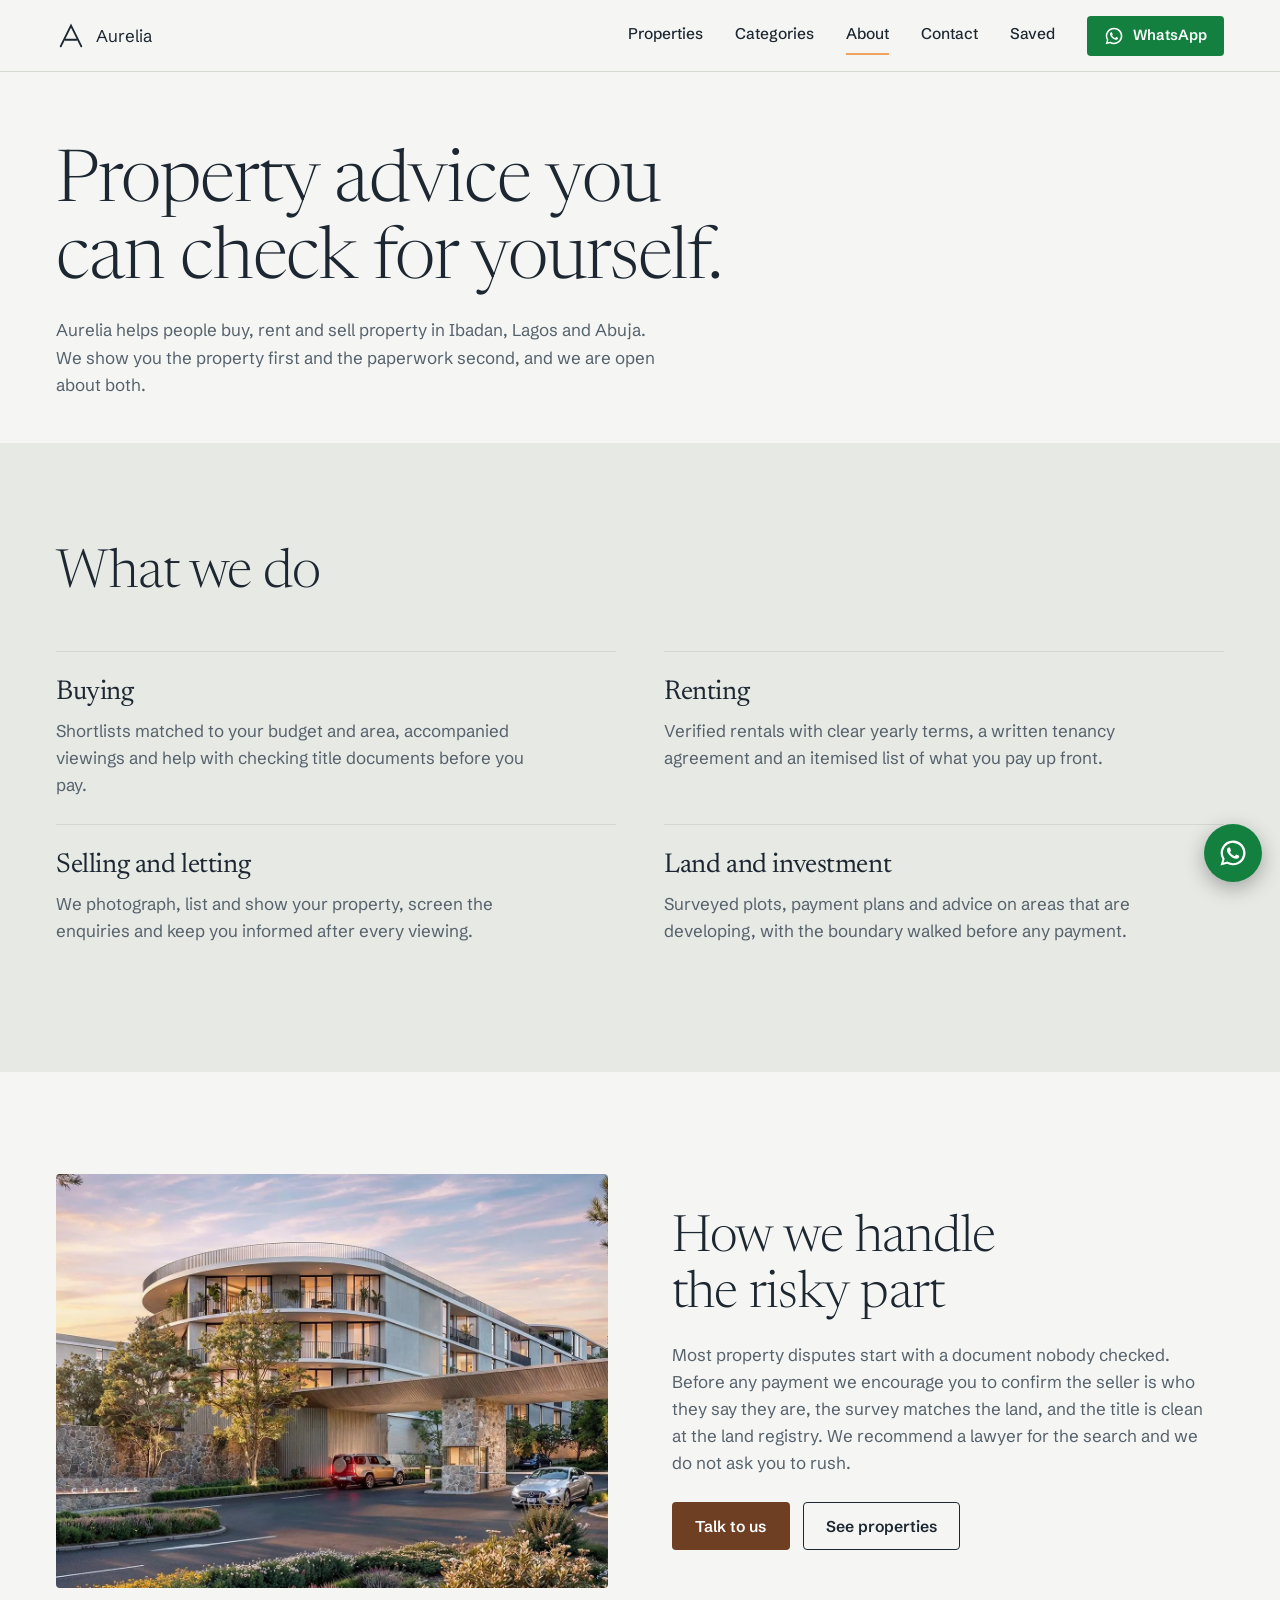
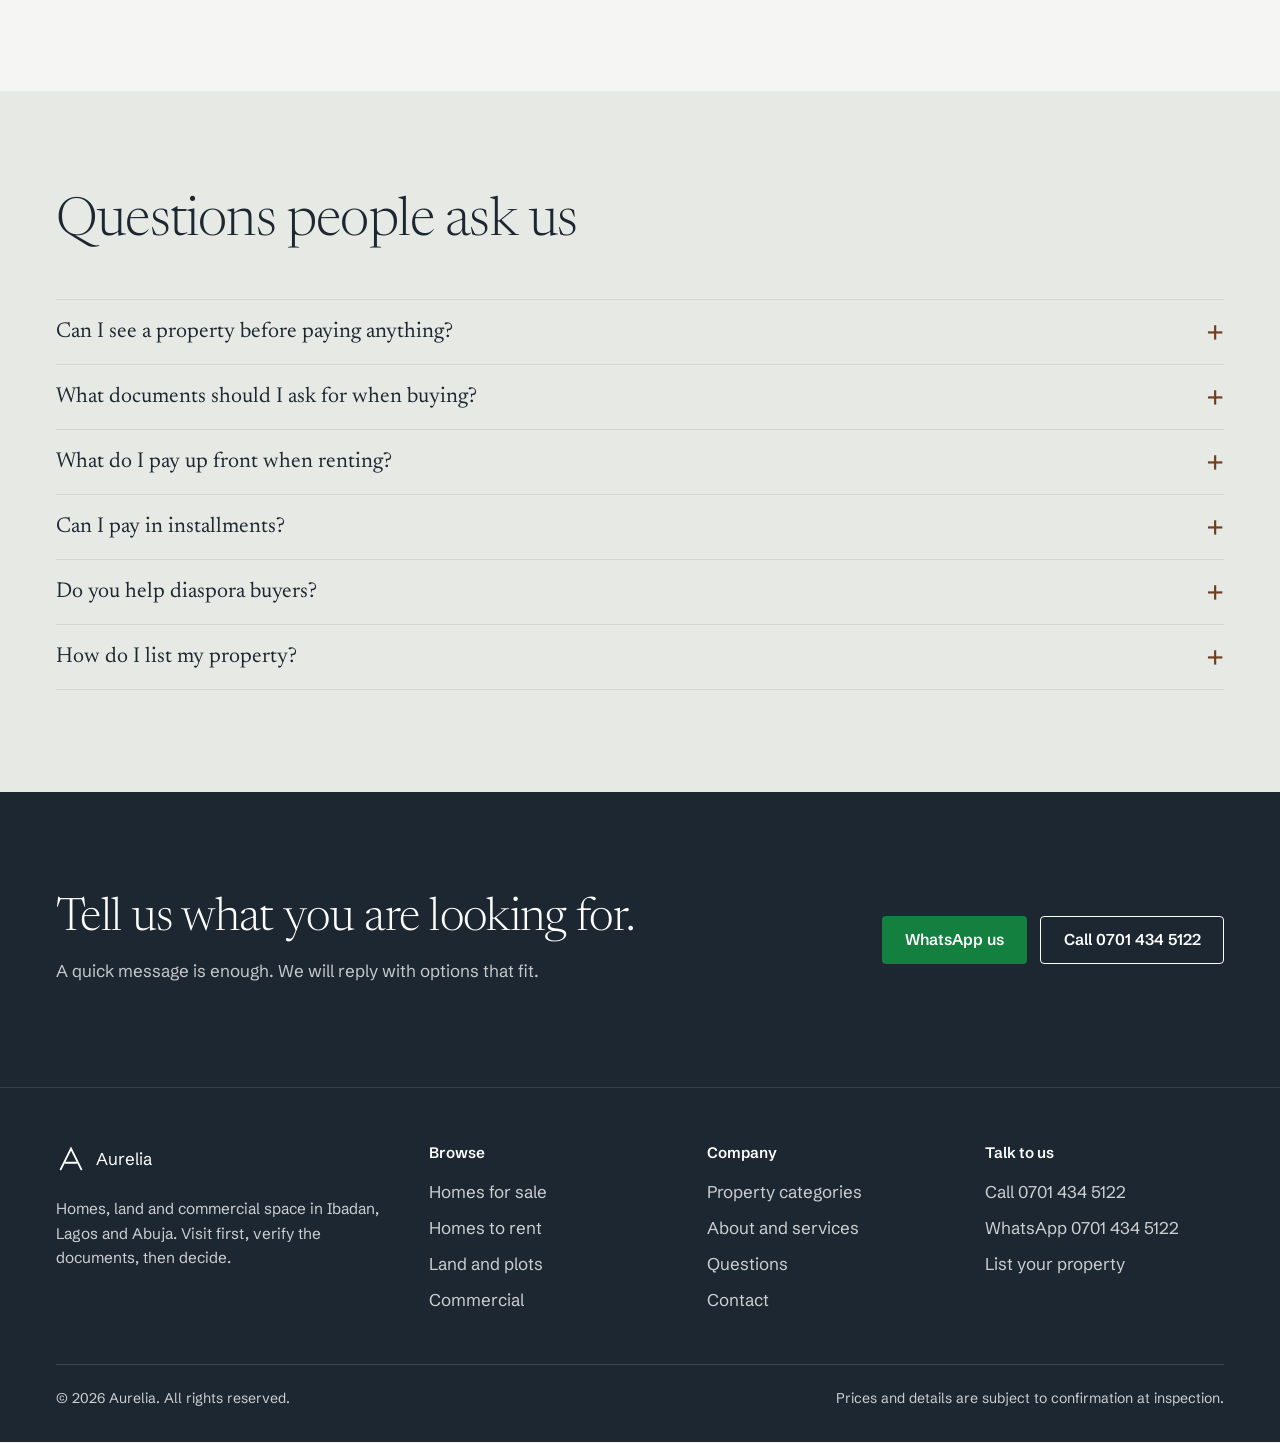
==== commit 5767f66d: "add" ====
--- a/bazillin-realtors/about.html
+++ b/bazillin-realtors/about.html
@@ -16,7 +16,7 @@
 <a class="skip" href="#main">Skip to content</a>
 <header class="site-header">
   <div class="wrap head-in">
-    <a class="logo" href="index.html" aria-label="Aurelia home"><svg viewBox="0 0 32 32" aria-hidden="true"><path d="M5 27 16 5l11 22"/><path d="M10 20h12"/></svg><span><b>Bazillin</b><small>Realtors</small></span></a>
+    <a class="logo" href="index.html" aria-label="Aurelia home"><svg viewBox="0 0 32 32" aria-hidden="true"><path d="M5 27 16 5l11 22"/><path d="M10 20h12"/></svg><span>Aurelia</span></a>
     <button class="menu-btn" type="button" aria-expanded="false" aria-controls="site-nav" aria-label="Menu"><span></span></button>
     <nav class="nav" id="site-nav" aria-label="Main">
       <a href="properties.html">Properties</a>
@@ -61,14 +61,16 @@
 
 <section class="section section--dark"><div class="wrap"><div class="cta">
   <div><h2>Tell us what you are looking for.</h2><p>A quick message is enough. We will reply with options that fit.</p></div>
-  <div class="row"><a class="btn btn--wa" data-wa="Hello Aurelia, I would like to enquire about a property." href="#">WhatsApp us</a><a class="btn btn--ghost" href="tel:+2347014345122">Call 0701 434 5122</a></div>
+  <div class="row"><a class="btn btn--wa" data-wa="Hello Aurelia
+    
+    , I would like to enquire about a property." href="#">WhatsApp us</a><a class="btn btn--ghost" href="tel:+2347014345122">Call 0701 434 5122</a></div>
 </div></div></section>
 </main>
 <footer class="site-footer">
   <div class="wrap">
     <div class="foot">
       <div>
-        <a class="logo" href="index.html"><svg viewBox="0 0 32 32" aria-hidden="true"><path d="M5 27 16 5l11 22"/><path d="M10 20h12"/></svg><span><b>Bazillin</b><small>Realtors</small></span></a>
+        <a class="logo" href="index.html"><svg viewBox="0 0 32 32" aria-hidden="true"><path d="M5 27 16 5l11 22"/><path d="M10 20h12"/></svg><span>Aurelia</span></a>
         <p>Homes, land and commercial space in Ibadan, Lagos and Abuja. Visit first, verify the documents, then decide.</p>
       </div>
       <div><h4>Browse</h4><ul>
